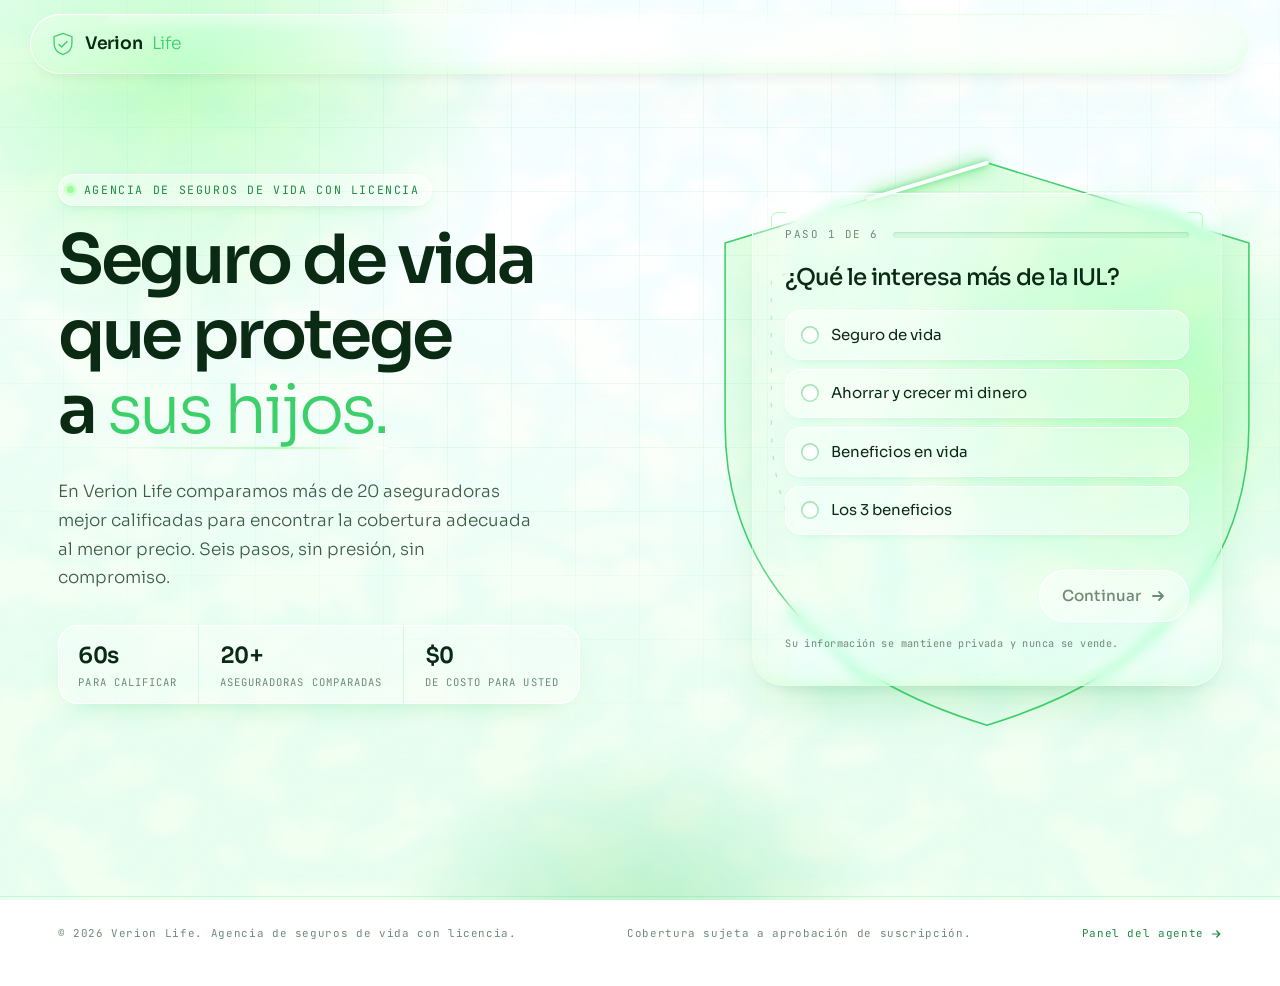
==== index.html @ 8949a495 "Remove Instagram link from the site Drops the hero Instagram chip (markup, styles, click handler), t" ====
<!doctype html>
<html lang="es" class="no-js">
<head>
<meta charset="utf-8">
<meta name="viewport" content="width=device-width, initial-scale=1, viewport-fit=cover">
<title>Verion Life | Seguro de Vida</title>
<meta name="description" content="Proteja el legado de su familia. Responda unas preguntas rápidas para obtener una cotización de seguro de vida gratuita y sin compromiso de una agencia con licencia.">
<script>document.documentElement.className="js"+(/Chrome\//.test(navigator.userAgent)?" refract":"")</script>
<link rel="preconnect" href="https://fonts.googleapis.com">
<link rel="preconnect" href="https://fonts.gstatic.com" crossorigin>
<link rel="preload" as="style" href="https://fonts.googleapis.com/css2?family=Sora:wght@300;400;500;600&family=JetBrains+Mono:wght@400;500&display=swap" onload="this.onload=null;this.rel='stylesheet'">
<noscript><link rel="stylesheet" href="https://fonts.googleapis.com/css2?family=Sora:wght@300;400;500;600&family=JetBrains+Mono:wght@400;500&display=swap"></noscript>
<link rel="stylesheet" href="styles.css">
</head>
<body>
<div class="bg" aria-hidden="true">
  <svg class="defs" width="0" height="0">
    <defs>
      <!-- liquid refraction for glass panels (Chromium); other browsers get frosted blur -->
      <filter id="liquid" x="-5%" y="-5%" width="110%" height="110%" color-interpolation-filters="sRGB">
        <feTurbulence type="fractalNoise" baseFrequency="0.008 0.011" numOctaves="2" seed="7" result="n"/>
        <feGaussianBlur in="n" stdDeviation="3" result="nb"/>
        <feDisplacementMap in="SourceGraphic" in2="nb" scale="30" xChannelSelector="R" yChannelSelector="G"/>
      </filter>
    </defs>
  </svg>
  <div class="aurora a"></div><div class="aurora b"></div><div class="aurora c"></div>
  <div class="caustics"></div>
  <div class="grid"></div>
</div>
<div class="wrap">
<header class="site-header">
  <div class="container lg">
    <a class="brand" href="index.html"><svg viewBox="0 0 32 32" fill="none" aria-hidden="true"><path d="M16 3 5 7v8c0 7 4.7 12 11 14 6.3-2 11-7 11-14V7L16 3Z" stroke="currentColor" stroke-width="1.6"/><path d="M11 16.5l3.3 3.2L21 13" stroke="currentColor" stroke-width="1.8" stroke-linecap="round" stroke-linejoin="round"/></svg>Verion <span>Life</span></a>
  </div>
</header>

<!-- ============ 1. HERO + QUALIFYING FORM ============ -->
<section class="hero">
  <div class="container hero-grid">
    <div>
      <p class="eyebrow fade" style="animation-delay:.1s">Agencia de seguros de vida con licencia</p>
      <h1>
        <span class="sr">Seguro de vida que protege a su familia.</span>
        <span class="line" aria-hidden="true"><span>Seguro de vida</span></span>
        <span class="line" aria-hidden="true"><span>que protege</span></span>
        <span class="line" aria-hidden="true"><span>a <em class="rot"><span class="rot-w is-on">su familia.</span><span class="rot-w">sus hijos.</span><span class="rot-w">su hogar.</span><span class="rot-w">su futuro.</span><span class="rot-w">su legado.</span></em></span></span>
      </h1>
      <p class="lede fade" style="animation-delay:.5s">En Verion Life comparamos más de 20 aseguradoras mejor calificadas para encontrar la cobertura adecuada al menor precio. Seis pasos, sin presión, sin compromiso.</p>
      <div class="trust fade" style="animation-delay:.7s">
        <div><b>60s</b> para calificar</div>
        <div><b>20+</b> aseguradoras comparadas</div>
        <div><b>$0</b> de costo para usted</div>
      </div>
    </div>

    <div class="hero-side">
    <!-- brand shield: draws itself around the form, then a light runs its edge -->
    <svg class="shield" viewBox="20 10 360 385" aria-hidden="true">
      <defs>
        <linearGradient id="shFill" x1="0" y1="0" x2="0" y2="1"><stop offset="0" stop-color="#98ff98" stop-opacity=".28"/><stop offset="1" stop-color="#98ff98" stop-opacity="0"/></linearGradient>
      </defs>
      <path class="sh-fill" d="M200 20 30 72v118c0 100 70 165 170 195 100-30 170-95 170-195V72L200 20Z" fill="url(#shFill)"/>
      <path class="sh-inner" pathLength="1" d="M200 52 60 95v95c0 84 58 138 140 164 82-26 140-80 140-164V95L200 52Z"/>
      <path class="sh-line" pathLength="1" d="M200 20 30 72v118c0 100 70 165 170 195 100-30 170-95 170-195V72L200 20Z"/>
      <path class="sh-glint" pathLength="1" d="M200 20 30 72v118c0 100 70 165 170 195 100-30 170-95 170-195V72L200 20Z"/>
    </svg>
    <form class="card lg" id="quote" novalidate>
      <input type="text" name="company" tabindex="-1" autocomplete="off" aria-hidden="true" class="hp">
      <div class="progress"><span id="count">Paso 1 de 6</span><div class="bar"><i id="bar"></i></div></div>

      <div class="steps">
        <!-- 1 -->
        <fieldset class="step active" data-step="1">
          <h2>¿Qué le interesa más de la IUL?</h2>
          <div class="opts stagger">
            <label class="opt"><input type="radio" name="interest" value="life-insurance"><span class="dot"></span>Seguro de vida</label>
            <label class="opt"><input type="radio" name="interest" value="grow-savings"><span class="dot"></span>Ahorrar y crecer mi dinero</label>
            <label class="opt"><input type="radio" name="interest" value="living-benefits"><span class="dot"></span>Beneficios en vida</label>
            <label class="opt"><input type="radio" name="interest" value="all-3"><span class="dot"></span>Los 3 beneficios</label>
          </div>
        </fieldset>

        <!-- 2 -->
        <fieldset class="step" data-step="2">
          <h2>¿Cuál es su rango de edad?</h2>
          <div class="opts two stagger">
            <label class="opt"><input type="radio" name="age" value="18-34"><span class="dot"></span>18 – 34</label>
            <label class="opt"><input type="radio" name="age" value="35-49"><span class="dot"></span>35 – 49</label>
            <label class="opt"><input type="radio" name="age" value="50-64"><span class="dot"></span>50 – 64</label>
            <label class="opt"><input type="radio" name="age" value="65+"><span class="dot"></span>65 +</label>
          </div>
        </fieldset>

        <!-- 3 -->
        <fieldset class="step" data-step="3">
          <h2>¿Cuánto le gustaría ahorrar al mes?</h2>
          <div class="opts two stagger">
            <label class="opt"><input type="radio" name="savings" value="100-200"><span class="dot"></span>$100 – $200</label>
            <label class="opt"><input type="radio" name="savings" value="200-300"><span class="dot"></span>$200 – $300</label>
            <label class="opt"><input type="radio" name="savings" value="300-400"><span class="dot"></span>$300 – $400</label>
            <label class="opt"><input type="radio" name="savings" value="500+"><span class="dot"></span>$500 +</label>
          </div>
        </fieldset>

        <!-- 4: 1–10 importance meter (Continue unlocks once they move it) -->
        <fieldset class="step rate" data-step="4" data-noauto>
          <h2>¿Qué tan importante es para usted comenzar a construir un futuro financiero más seguro?</h2>
          <div class="meter" id="meter">
            <div class="meter-read" aria-hidden="true"><output class="meter-n" id="prioN">5</output><span class="meter-w" id="prioW">Deslice para elegir</span></div>
            <input type="range" id="priority" name="priority" min="1" max="10" step="1" value="5" aria-label="Importancia, del 1 al 10" aria-valuetext="5 de 10">
            <div class="meter-ticks" aria-hidden="true"><i></i><i></i><i></i><i></i><i></i><i></i><i></i><i></i><i></i><i></i></div>
            <div class="meter-ends" aria-hidden="true"><span>1 · Poco</span><span>10 · Muy importante</span></div>
          </div>
        </fieldset>

        <!-- 5: live call scheduler (built + ticked every second by main.js) -->
        <fieldset class="step when" data-step="5" data-noauto>
          <legend class="sr">Elija un día y una hora para su llamada</legend>
          <div class="when-head">
            <h2>¿Cuándo le llamamos?</h2>
            <span class="now" title="Hora actual"><i></i><b id="nowClock">--:--:--</b></span>
          </div>
          <div class="days" id="days" role="radiogroup" aria-label="Día"><span class="pill" aria-hidden="true"></span></div>
          <div class="times" id="times" role="radiogroup" aria-label="Hora"></div>
          <div class="eta" id="eta">
            <span class="eta-k" id="etaK">Elija una hora</span>
            <span class="roll" id="roll" aria-hidden="true"></span>
            <span class="eta-when" id="etaWhen"></span>
          </div>
        </fieldset>

        <!-- 6 -->
        <fieldset class="step" data-step="6">
          <h2>¿A dónde le enviamos su cotización?</h2>
          <div class="opts stagger">
            <div class="field"><label for="name">Nombre completo</label><input id="name" name="name" autocomplete="name" placeholder="Jane Smith" required></div>
            <div class="field"><label for="phone">Teléfono</label><input id="phone" name="phone" type="tel" autocomplete="tel" placeholder="(555) 123-4567" required></div>
            <div class="field"><label for="email">Correo electrónico</label><input id="email" name="email" type="email" autocomplete="email" placeholder="jane@email.com" required></div>
          </div>
        </fieldset>

        <!-- done -->
        <div class="step done" data-step="7">
          <svg class="check" viewBox="0 0 72 72"><circle cx="36" cy="36" r="34"/><path d="M23 37l9 9 17-19"/></svg>
          <h2>¡Todo listo!</h2>
          <p>Revisaremos sus respuestas y nos comunicaremos con usted dentro de un día hábil con sus mejores opciones.</p>
          <button type="button" class="btn" id="bookBtn" hidden style="margin-top:1.2rem">Elija una hora para su llamada
            <svg width="16" height="16" viewBox="0 0 16 16" fill="none"><rect x="2" y="3" width="12" height="11" rx="2" stroke="currentColor" stroke-width="1.6"/><path d="M2 6.5h12M5.5 1.5v3M10.5 1.5v3" stroke="currentColor" stroke-width="1.6" stroke-linecap="round"/></svg></button>
        </div>
      </div>

      <div class="nav" id="nav">
        <button type="button" class="back" id="back" hidden>← Atrás</button>
        <button type="submit" class="btn" id="next" disabled>
          <span id="nextLabel">Continuar</span>
          <svg width="16" height="16" viewBox="0 0 16 16" fill="none"><path d="M3 8h10M9 4l4 4-4 4" stroke="currentColor" stroke-width="1.8" stroke-linecap="round" stroke-linejoin="round"/></svg>
        </button>
      </div>
      <p class="fine" id="fine" role="status">Su información se mantiene privada y nunca se vende.</p>
    </form>
    </div>
  </div>
</section>

<footer class="site-footer">
  <div class="container">
    <span>© 2026 Verion Life. Agencia de seguros de vida con licencia.</span>
    <span>Cobertura sujeta a aprobación de suscripción.</span>
    <a class="agent-link" href="crm.html">Panel del agente <svg width="12" height="12" viewBox="0 0 16 16" fill="none" aria-hidden="true"><path d="M3 8h10M9 4l4 4-4 4" stroke="currentColor" stroke-width="1.6" stroke-linecap="round" stroke-linejoin="round"/></svg></a>
  </div>
</footer>
</div>
<script src="config.js" defer></script>
<script src="main.js" defer></script>
</body>
</html>
---- styles.css ----
/* =====================================================================
   Verion Life — Liquid Glass
   Clear, refractive glass over moving water-light. Futuristic, calm, precise.
   Palette: bright white / mint (#98FF98) / deep forest ink.
   ===================================================================== */
:root{
  --hh:88px;
  --ink:#0a2a14;
  --ink-2:#3d5c46;
  --ink-3:#6f8a76;
  --cyan:#98ff98;
  --cyan-2:#b8ffb8;
  --aqua:#d6ffd6;
  --deep:#3ccf6a;
  --deeper:#1e8a42;
  --white:#ffffff;
  --bg-0:#ffffff;
  --bg-1:#f0fff0;
  /* glass */
  --glass:rgba(255,255,255,.26);
  --glass-strong:rgba(255,255,255,.5);
  --rim:rgba(255,255,255,.85);
  --glass-shadow:0 30px 60px -28px rgba(60,207,106,.45),0 8px 18px -10px rgba(10,42,20,.12);
  --f:"Sora",system-ui,sans-serif;
  --mono:"JetBrains Mono",ui-monospace,monospace;
  --ease:cubic-bezier(.16,1,.3,1);
  --spring:cubic-bezier(.34,1.3,.64,1);
}
*{box-sizing:border-box;margin:0;padding:0}
html{-webkit-text-size-adjust:100%}
body{font-family:var(--f);font-size:16px;line-height:1.6;color:var(--ink);background:var(--bg-0);overflow-x:hidden;-webkit-font-smoothing:antialiased}
::selection{background:var(--aqua);color:var(--ink)}
input{caret-color:var(--deeper)}
:focus-visible{outline:2px solid var(--deeper);outline-offset:3px}
img{display:block;max-width:100%}
a{color:inherit}

/* =====================================================================
   Liquid glass material
   - translucent body + saturation
   - refraction (Chromium: SVG displacement; elsewhere frosted blur)
   - bright rim light that fades around the edge (gradient border)
   - inner highlight on top, soft cyan bounce light below
   ===================================================================== */
.lg{position:relative;isolation:isolate;
  background:linear-gradient(160deg,rgba(255,255,255,.42) 0%,rgba(255,255,255,.16) 45%,rgba(230,255,230,.24) 100%);
  -webkit-backdrop-filter:blur(16px) saturate(185%) brightness(1.04);backdrop-filter:blur(16px) saturate(185%) brightness(1.04);
  box-shadow:inset 0 1px 1px rgba(255,255,255,.95),inset 0 -10px 24px -12px rgba(152,255,152,.35),inset 0 0 0 1px rgba(255,255,255,.25),var(--glass-shadow)}
@media (hover:hover) and (min-width:861px){.refract .card.lg{-webkit-backdrop-filter:url(#liquid) blur(6px) saturate(190%) brightness(1.05);backdrop-filter:url(#liquid) blur(6px) saturate(190%) brightness(1.05)}}
/* rim light */
.lg::before{content:"";position:absolute;inset:0;border-radius:inherit;padding:1.2px;pointer-events:none;z-index:2;
  background:linear-gradient(135deg,rgba(255,255,255,.98) 0%,rgba(255,255,255,.2) 30%,rgba(255,255,255,0) 50%,rgba(205,255,205,.55) 78%,rgba(255,255,255,.9) 100%);
  -webkit-mask:linear-gradient(#000 0 0) content-box,linear-gradient(#000 0 0);-webkit-mask-composite:xor;mask-composite:exclude}
/* specular streak */
.lg::after{content:"";position:absolute;left:6%;right:42%;top:0;height:42%;border-radius:inherit;pointer-events:none;z-index:1;
  background:linear-gradient(180deg,rgba(255,255,255,.55),rgba(255,255,255,0));opacity:.55;
  -webkit-mask:radial-gradient(120% 100% at 30% 0%,#000 30%,transparent 70%);mask:radial-gradient(120% 100% at 30% 0%,#000 30%,transparent 70%)}
.lg > *{position:relative;z-index:3}

/* ---------- Background: water light, tech grid ---------- */
.bg{position:fixed;inset:0;z-index:0;overflow:hidden;pointer-events:none;background:radial-gradient(140% 90% at 80% 0%,#ffffff 0%,var(--bg-0) 40%,var(--bg-1) 100%)}
.bg .defs{position:absolute}
.aurora{position:absolute;border-radius:50%;will-change:transform}
.aurora.a{width:52vmax;height:40vmax;left:-12vmax;top:-14vmax;background:radial-gradient(closest-side,rgba(152,255,152,.55),transparent);animation:drift-a 24s ease-in-out infinite alternate}
.aurora.b{width:46vmax;height:36vmax;right:-14vmax;top:18vh;background:radial-gradient(closest-side,rgba(175,255,175,.5),transparent);animation:drift-b 30s ease-in-out infinite alternate}
.aurora.c{width:40vmax;height:30vmax;left:30vw;bottom:-18vmax;background:radial-gradient(closest-side,rgba(60,207,106,.32),transparent);animation:drift-c 34s ease-in-out infinite alternate}
@keyframes drift-a{to{transform:translate(10vmax,8vmax) scale(1.1)}}
@keyframes drift-b{to{transform:translate(-12vmax,-6vmax) scale(1.12)}}
@keyframes drift-c{to{transform:translate(-14vmax,-8vmax) scale(.92)}}
.caustics{position:absolute;inset:-10%;width:120%;height:120%;opacity:.07;background:url(assets/caustics.webp) 0 0/512px 512px repeat;will-change:transform;animation:caustic 40s ease-in-out infinite alternate}
@keyframes caustic{to{transform:translate(-4%,3%) scale(1.06)}}
.grid{position:absolute;inset:0;
  background-image:linear-gradient(rgba(60,207,106,.09) 1px,transparent 1px),linear-gradient(90deg,rgba(60,207,106,.09) 1px,transparent 1px);
  background-size:64px 64px;background-position:-1px -1px;
  -webkit-mask:radial-gradient(90% 70% at 50% 30%,#000 25%,transparent 80%);mask:radial-gradient(90% 70% at 50% 30%,#000 25%,transparent 80%)}

/* ---------- Layout ---------- */
.wrap{position:relative;z-index:1;overflow-x:clip}
.container{width:100%;max-width:1280px;margin:0 auto;padding:0 clamp(16px,4.5vw,64px)}

/* ---------- Header: floating glass capsule ---------- */
.site-header{position:sticky;top:14px;z-index:50;padding:0 clamp(10px,2vw,24px)}
.site-header .container{display:flex;justify-content:space-between;align-items:center;gap:1rem;height:60px;max-width:1220px;padding:0 8px 0 20px;border-radius:999px}
.brand{display:flex;align-items:center;gap:.55rem;text-decoration:none;font-weight:600;font-size:1.08rem;letter-spacing:-.01em;white-space:nowrap}
.brand span{font-weight:300;color:var(--deep)}
.brand svg{width:26px;height:26px;flex:none;color:var(--deep)}

/* ---------- HUD label ---------- */
.eyebrow{display:inline-flex;align-items:center;gap:.6rem;font-family:var(--mono);font-size:.72rem;letter-spacing:.14em;text-transform:uppercase;color:var(--deeper);margin-bottom:1.3rem;
  padding:.4rem .8rem .4rem .6rem;border-radius:999px;background:rgba(255,255,255,.45);box-shadow:inset 0 0 0 1px rgba(255,255,255,.9),0 4px 14px -6px rgba(60,207,106,.35)}
.eyebrow::before{content:"";width:7px;height:7px;border-radius:50%;background:var(--cyan);box-shadow:0 0 0 3px rgba(152,255,152,.25),0 0 10px var(--cyan-2);animation:pulse 2.4s ease-in-out infinite}
@keyframes pulse{50%{opacity:.35}}

/* ---------- Hero ---------- */
.hero{position:relative;min-height:calc(100vh - var(--hh));min-height:calc(100dvh - var(--hh));display:flex;align-items:center;padding:clamp(16px,3vh,32px) 0 clamp(56px,9vh,90px)}
.hero-grid{display:grid;grid-template-columns:1.08fr .92fr;gap:clamp(28px,5vw,80px);align-items:center;width:100%}
h1{font-weight:600;font-size:clamp(2.5rem,5.3vw,4.9rem);line-height:1.02;letter-spacing:-.045em}
h1 .line{display:block;overflow:hidden;padding-bottom:.08em}
h1 .line > span{display:inline-block;transform:translateY(105%);opacity:0;animation:rise .7s var(--ease) forwards}
h1 .line:nth-child(2) > span{animation-delay:.1s}
h1 .line:nth-child(3) > span{animation-delay:.2s}
@keyframes rise{to{transform:none;opacity:1}}
h1 em{font-style:normal;font-weight:300;color:var(--deep);position:relative}
/* a thin light trace runs under the payoff words */
h1 em::after{content:"";position:absolute;left:0;right:0;bottom:.02em;height:2px;border-radius:2px;
  background:linear-gradient(90deg,transparent,var(--cyan-2) 30%,#fff 50%,var(--cyan-2) 70%,transparent);background-size:200% 100%;
  transform:scaleX(0);transform-origin:left;animation:trace .9s .6s var(--ease) forwards}
@keyframes trace{to{transform:scaleX(1)}}
@keyframes sweep{from{background-position:100% 0}to{background-position:-100% 0}}
.lede{margin-top:1.4rem;max-width:30rem;font-size:1.06rem;font-weight:300;line-height:1.7;color:var(--ink-2)}
.trust{display:flex;margin-top:2rem;width:max-content;max-width:100%;border-radius:20px;overflow:hidden;background:rgba(255,255,255,.35);box-shadow:inset 0 0 0 1px rgba(255,255,255,.9),0 10px 30px -16px rgba(60,207,106,.45)}
.trust div{display:flex;flex-direction:column;padding:.8rem 1.3rem;font-family:var(--mono);font-size:.66rem;letter-spacing:.1em;text-transform:uppercase;color:var(--ink-3)}
.trust div + div{border-left:1px solid rgba(60,207,106,.15)}
.trust b{order:-1;font-family:var(--f);font-weight:600;font-size:1.4rem;letter-spacing:-.02em;text-transform:none;color:var(--ink);font-variant-numeric:tabular-nums}
.fade{opacity:0;animation:fadeIn .55s var(--ease) forwards}
@keyframes fadeIn{from{opacity:0;transform:translateY(10px)}to{opacity:1;transform:none}}

/* ---------- Form: the main glass panel ---------- */
.card{border-radius:32px;padding:clamp(24px,2.6vw,34px);max-width:470px;width:100%;justify-self:end;
  opacity:0;transform:translateY(16px) scale(.98);animation:panel .6s .1s var(--ease) forwards}
@keyframes panel{to{opacity:1;transform:none}}
/* HUD corner ticks */
.card .progress::before,.card .progress::after{content:"";position:absolute;width:14px;height:14px;border:1.5px solid var(--cyan);opacity:.7}
.card .progress::before{left:-14px;top:-14px;border-right:0;border-bottom:0;border-top-left-radius:6px}
.card .progress::after{right:-14px;top:-14px;border-left:0;border-bottom:0;border-top-right-radius:6px}
.progress{position:relative;display:flex;align-items:center;gap:.9rem;margin-bottom:1.3rem;font-family:var(--mono);font-size:.68rem;letter-spacing:.14em;text-transform:uppercase;color:var(--ink-3)}
.progress span{white-space:nowrap;font-variant-numeric:tabular-nums}
.bar{flex:1;height:6px;border-radius:999px;background:rgba(60,207,106,.12);box-shadow:inset 0 1px 2px rgba(10,42,20,.12);overflow:hidden}
.bar i{position:relative;display:block;height:100%;width:0;border-radius:inherit;background:linear-gradient(90deg,var(--deep),var(--cyan-2));box-shadow:0 0 12px rgba(152,255,152,.9);transition:width .7s var(--ease);overflow:hidden}
.bar i::after{content:"";position:absolute;inset:0;background:linear-gradient(90deg,transparent,rgba(255,255,255,.9),transparent);transform:translateX(-100%);animation:shine 2.2s ease-in-out infinite}
@keyframes shine{to{transform:translateX(100%)}}
.steps{position:relative;height:290px}
fieldset{border:0;min-width:0}
.step{position:absolute;inset:0;display:flex;flex-direction:column;opacity:0;pointer-events:none;transform:translateX(28px);transition:opacity .45s var(--ease),transform .6s var(--ease)}
.step.active{opacity:1;transform:none;pointer-events:auto}
.step.past{transform:translateX(-28px)}
.step h2{font-weight:500;font-size:clamp(1.3rem,1.8vw,1.55rem);line-height:1.22;letter-spacing:-.03em;margin-bottom:1.1rem}
.opts{display:grid;gap:.55rem}
.opts.two{grid-template-columns:1fr 1fr}
/* ---------- 1–10 importance meter ---------- */
.meter{--p:44.44%;--heat:.44;margin-top:auto;margin-bottom:.4rem;padding:1rem 1.1rem .9rem;border-radius:20px;background:rgba(255,255,255,.5);box-shadow:inset 0 0 0 1px rgba(255,255,255,.95),0 8px 22px -14px rgba(60,207,106,.45)}
.meter-read{display:flex;align-items:baseline;gap:.7rem;margin-bottom:.6rem}
.meter-n{font-weight:600;font-size:2.6rem;line-height:1;letter-spacing:-.04em;font-variant-numeric:tabular-nums;min-width:1.4em;color:var(--ink-3);transition:color .3s}
.meter.touched .meter-n{color:color-mix(in srgb,var(--deeper) calc(var(--heat)*100%),var(--deep))}
.meter-n.pop{animation:mpop .38s var(--spring)}
@keyframes mpop{0%{transform:translateY(6px) scale(.86);opacity:.4}100%{transform:none;opacity:1}}
.meter-w{font-family:var(--mono);font-size:.68rem;letter-spacing:.1em;text-transform:uppercase;color:var(--ink-3)}
.meter:not(.touched) .meter-w{animation:hint 1.8s ease-in-out infinite}
@keyframes hint{50%{opacity:.4}}
.meter input[type=range]{-webkit-appearance:none;appearance:none;width:100%;height:30px;background:none;cursor:pointer;margin:0;touch-action:pan-y}
.meter input[type=range]::-webkit-slider-runnable-track{height:10px;border-radius:999px;background:linear-gradient(90deg,var(--cyan),var(--deep) var(--p),rgba(10,42,20,.08) var(--p))}
.meter input[type=range]::-moz-range-track{height:10px;border-radius:999px;background:linear-gradient(90deg,var(--cyan),var(--deep) var(--p),rgba(10,42,20,.08) var(--p))}
.meter input[type=range]::-webkit-slider-thumb{-webkit-appearance:none;width:28px;height:28px;margin-top:-9px;border-radius:50%;background:#fff;
  box-shadow:0 0 0 2px var(--deep),0 6px 14px -4px rgba(10,42,20,.35),inset 0 -3px 6px rgba(152,255,152,.5);transition:transform .35s var(--spring),box-shadow .3s}
.meter input[type=range]::-moz-range-thumb{width:28px;height:28px;border:0;border-radius:50%;background:#fff;box-shadow:0 0 0 2px var(--deep),0 6px 14px -4px rgba(10,42,20,.35)}
.meter:not(.touched) input[type=range]::-webkit-slider-thumb{animation:nudgeThumb 2.2s var(--ease) infinite}
@keyframes nudgeThumb{0%,60%,100%{transform:none}30%{transform:translateX(10px)}}
.meter input[type=range]:active::-webkit-slider-thumb{transform:scale(1.18);box-shadow:0 0 0 2px var(--deep),0 0 0 9px rgba(152,255,152,.35),0 8px 18px -4px rgba(10,42,20,.35)}
.meter input[type=range]:focus-visible{outline:none}
.meter input[type=range]:focus-visible::-webkit-slider-thumb{box-shadow:0 0 0 2px var(--deeper),0 0 0 6px rgba(30,138,66,.35)}
.meter-ticks{display:flex;justify-content:space-between;padding:0 13px;margin-top:2px}
.meter-ticks i{width:2px;height:6px;border-radius:2px;background:rgba(10,42,20,.14);transition:background-color .25s,transform .35s var(--spring)}
.meter-ticks i.on{background:var(--deep)}
.meter.touched .meter-ticks i.on{transform:scaleY(1.35)}
.meter-ends{display:flex;justify-content:space-between;margin-top:.35rem;font-family:var(--mono);font-size:.6rem;letter-spacing:.06em;text-transform:uppercase;color:var(--ink-3)}
/* answers are glass droplets */
.opt{position:relative;display:flex;align-items:center;gap:.75rem;padding:.8rem 1rem;border-radius:16px;cursor:pointer;font-size:.94rem;font-weight:400;
  background:rgba(255,255,255,.42);box-shadow:inset 0 1px 0 rgba(255,255,255,.95),inset 0 0 0 1px rgba(255,255,255,.7),0 4px 12px -8px rgba(60,207,106,.4);
  transition:background .25s,box-shadow .25s,transform .35s var(--spring)}
.opt:hover{background:rgba(255,255,255,.7);transform:translateY(-1px);box-shadow:inset 0 1px 0 #fff,inset 0 0 0 1px rgba(152,255,152,.55),0 10px 22px -12px rgba(60,207,106,.6)}
.opt:active{transform:scale(.985)}
.opt input{position:absolute;opacity:0}
.opt .dot{width:18px;height:18px;border-radius:50%;flex:none;position:relative;background:rgba(255,255,255,.7);box-shadow:inset 0 0 0 1.5px rgba(60,207,106,.45),inset 0 2px 3px rgba(10,42,20,.08)}
.opt .dot::after{content:"";position:absolute;inset:4px;border-radius:50%;background:radial-gradient(circle at 35% 30%,#fff,var(--cyan-2) 45%,var(--deep));box-shadow:0 0 8px var(--cyan-2);transform:scale(0);transition:transform .35s var(--spring)}
.opt:has(input:checked){background:linear-gradient(180deg,rgba(230,255,230,.9),rgba(205,255,205,.6));box-shadow:inset 0 1px 0 #fff,inset 0 0 0 1.5px var(--cyan),0 10px 24px -10px rgba(110,235,125,.7)}
.opt:has(input:checked) .dot::after{transform:scale(1)}
.opt:has(input:focus-visible){outline:2px solid var(--deeper);outline-offset:2px}
.stagger > *{opacity:0}
.step.active .stagger > *{animation:fadeIn .45s var(--ease) forwards}
.step.active .stagger > *:nth-child(2){animation-delay:.05s}
.step.active .stagger > *:nth-child(3){animation-delay:.1s}
.step.active .stagger > *:nth-child(4){animation-delay:.15s}
.field{display:flex;flex-direction:column;gap:.35rem}
.field label{font-family:var(--mono);font-size:.64rem;letter-spacing:.14em;text-transform:uppercase;color:var(--ink-3)}
.field input{width:100%;min-width:0;font:inherit;font-size:.95rem;color:var(--ink);border:0;border-radius:14px;padding:.75rem .95rem;outline:none;
  background:rgba(255,255,255,.55);box-shadow:inset 0 1px 2px rgba(10,42,20,.08),inset 0 0 0 1px rgba(255,255,255,.9);transition:box-shadow .25s,background .25s}
.field input::placeholder{color:#93b39b}
.field input:focus{background:rgba(255,255,255,.85);box-shadow:inset 0 1px 2px rgba(10,42,20,.06),inset 0 0 0 1.5px var(--cyan),0 0 0 4px rgba(152,255,152,.18)}
.field input.bad{box-shadow:inset 0 0 0 1.5px #d9534f,0 0 0 4px rgba(217,83,79,.15);animation:shake .4s}
@keyframes shake{25%{transform:translateX(-5px)}50%{transform:translateX(5px)}75%{transform:translateX(-3px)}}
.nav{display:flex;justify-content:space-between;align-items:center;margin-top:auto;padding-top:1rem}
.back{background:none;border:0;font:inherit;font-size:.85rem;color:var(--ink-3);cursor:pointer;padding:.4rem 0;white-space:nowrap;transition:color .2s}
.back:hover{color:var(--ink)}
.back[hidden]{display:inline-block;visibility:hidden}
/* primary: a liquid mint capsule */
.btn{position:relative;overflow:hidden;display:inline-flex;align-items:center;gap:.55rem;font:inherit;font-weight:500;font-size:.95rem;white-space:nowrap;text-decoration:none;cursor:pointer;
  color:var(--ink);border:0;border-radius:999px;padding:.85rem 1.45rem;
  background:linear-gradient(180deg,#c8ffc8 0%,var(--cyan) 50%,var(--deep) 100%);
  box-shadow:inset 0 1px 0 rgba(255,255,255,.75),inset 0 -2px 6px rgba(10,42,20,.2),0 10px 24px -10px rgba(110,235,125,.9),0 0 0 1px rgba(60,207,106,.35);
  text-shadow:0 1px 0 rgba(255,255,255,.5);transition:transform .35s var(--spring),box-shadow .3s,filter .2s}
.btn::after{content:"";position:absolute;left:12%;right:12%;top:2px;height:45%;border-radius:999px;background:linear-gradient(180deg,rgba(255,255,255,.65),rgba(255,255,255,0));pointer-events:none}
.btn:hover:not(:disabled){transform:translateY(-2px);filter:brightness(1.06);box-shadow:inset 0 1px 0 rgba(255,255,255,.8),inset 0 -2px 6px rgba(10,42,20,.2),0 16px 32px -12px rgba(110,235,125,1),0 0 0 1px rgba(60,207,106,.35)}
.btn:active:not(:disabled){transform:scale(.97)}
.btn:disabled{cursor:not-allowed;color:var(--ink-3);text-shadow:none;background:rgba(255,255,255,.45);box-shadow:inset 0 0 0 1px rgba(255,255,255,.9),inset 0 1px 0 #fff}
.btn:disabled::after{display:none}
.btn svg{transition:transform .35s var(--spring)}
.btn:hover:not(:disabled) svg{transform:translateX(3px)}
.btn.loading{pointer-events:none}
.btn.loading svg{animation:nudge .8s ease-in-out infinite}
@keyframes nudge{50%{transform:translateX(4px)}}
.btn.light{color:var(--deeper);text-shadow:none;background:linear-gradient(180deg,#fff,#f0fff0);box-shadow:inset 0 1px 0 #fff,0 12px 28px -12px rgba(10,42,20,.45)}
.fine{margin-top:.9rem;font-family:var(--mono);font-size:.64rem;letter-spacing:.04em;color:var(--ink-3)}
.fine.err{color:#c2412d}
/* ---------- Hero side column ---------- */
.hero-side{display:flex;flex-direction:column;align-items:flex-end;gap:14px;justify-self:end;width:100%;max-width:470px}
.hero-side .card{justify-self:auto}
.hero-side{position:relative}
.hero-side > *:not(.shield){position:relative;z-index:1}
.hero-side .card.lg{position:relative}

/* ---------- Rotating headline word ---------- */
.rot{display:inline-block;position:relative;vertical-align:top;height:1.1em;overflow:hidden;white-space:nowrap;transition:width .65s var(--ease)}
.rot-w{position:absolute;left:0;top:0;line-height:1.02;transform:translateY(105%);opacity:0;filter:blur(6px);transition:transform .7s var(--ease),opacity .45s var(--ease),filter .55s var(--ease)}
.rot-w.is-on{transform:none;opacity:1;filter:none}
.rot-w.is-off{transform:translateY(-105%);opacity:0;filter:blur(6px)}

/* ---------- Brand shield: draws on, then a light travels the rim ---------- */
.shield{position:absolute;z-index:0;left:50%;top:51%;width:118%;aspect-ratio:360/385;translate:-50% -50%;overflow:visible;pointer-events:none}
.shield path{fill:none;stroke-linejoin:round}
.shield .sh-fill{fill:url(#shFill);opacity:0;animation:shFade 1.4s 1.5s var(--ease) forwards}
.shield .sh-line{stroke:var(--deep);stroke-width:1;stroke-dasharray:1;stroke-dashoffset:1;animation:shDraw 1.8s .35s cubic-bezier(.65,0,.35,1) forwards}
.shield .sh-inner{stroke:var(--deep);stroke-width:.8;stroke-opacity:.45;stroke-dasharray:.003 .009;opacity:0;animation:shFade 1.2s 1.6s var(--ease) forwards}
.shield .sh-glint{stroke:#fff;stroke-width:2.4;stroke-linecap:round;stroke-dasharray:.07 .93;stroke-dashoffset:1;opacity:0;
  filter:drop-shadow(0 0 6px var(--cyan)) drop-shadow(0 0 2px var(--deep));
  animation:shFade .6s 2.1s forwards,shRun 7s 2.1s linear infinite}
@keyframes shDraw{to{stroke-dashoffset:0}}
@keyframes shFade{to{opacity:1}}
@keyframes shRun{to{stroke-dashoffset:0}}
.hp{position:absolute!important;left:-9999px;width:1px;height:1px;opacity:0}
.done{align-items:center;justify-content:center;text-align:center}
.done .btn{align-self:center}
.check{width:80px;height:80px;margin-bottom:1rem;overflow:visible;filter:drop-shadow(0 0 12px rgba(152,255,152,.6))}
.check circle{fill:rgba(255,255,255,.5);stroke:var(--cyan);stroke-width:2;stroke-dasharray:220;stroke-dashoffset:220}
.check path{fill:none;stroke:var(--deep);stroke-width:3.5;stroke-linecap:round;stroke-linejoin:round;stroke-dasharray:50;stroke-dashoffset:50}
.done.active .check circle{animation:dash .8s var(--ease) forwards}
.done.active .check path{animation:dash .5s .5s var(--ease) forwards}
@keyframes dash{to{stroke-dashoffset:0}}
.done p{color:var(--ink-2);max-width:22rem;line-height:1.6;font-weight:300}

/* ---------- Footer ---------- */
.site-footer{padding:24px 0 40px}
.site-footer .container{display:flex;justify-content:space-between;align-items:center;gap:1rem;flex-wrap:wrap;padding-top:24px;border-top:1px solid rgba(60,207,106,.18);font-family:var(--mono);font-size:.68rem;letter-spacing:.06em;color:var(--ink-3)}
.site-footer a{color:var(--deeper)}
/* agent link: underline draws in from the left, arrow nudges */
.agent-link{position:relative;display:inline-flex;align-items:center;gap:.4rem;text-decoration:none;padding:4px 0}
.agent-link::after{content:"";position:absolute;left:0;right:18px;bottom:1px;height:1px;background:currentColor;transform:scaleX(0);transform-origin:left;transition:transform .45s var(--ease)}
.agent-link svg{transition:transform .35s var(--spring)}
.agent-link:hover::after,.agent-link:focus-visible::after{transform:scaleX(1)}
.agent-link:hover svg,.agent-link:focus-visible svg{transform:translateX(3px)}

/* ---------- Booking modal ---------- */
.modal{position:fixed;inset:0;z-index:100;display:grid;place-items:center;padding:16px;background:rgba(10,42,20,.3);-webkit-backdrop-filter:blur(8px);backdrop-filter:blur(8px);opacity:0;transition:opacity .3s var(--ease)}
.modal.open{opacity:1}
.modal-box{position:relative;width:min(720px,100%);height:min(760px,92vh);border-radius:30px;overflow:hidden;background:#fff;box-shadow:inset 0 0 0 1px rgba(255,255,255,.9),0 40px 80px -30px rgba(10,42,20,.5);transform:translateY(14px) scale(.98);transition:transform .45s var(--ease)}
.modal.open .modal-box{transform:none}
.modal-box iframe{width:100%;height:100%;border:0}
.modal-x{position:absolute;top:12px;right:12px;width:38px;height:38px;border-radius:50%;border:0;background:rgba(255,255,255,.8);box-shadow:inset 0 0 0 1px rgba(60,207,106,.25),0 4px 12px -6px rgba(10,42,20,.4);font-size:1.4rem;line-height:1;cursor:pointer;color:var(--ink)}

/* ---------- Live call scheduler (step 4) ---------- */
.sr{position:absolute!important;width:1px;height:1px;overflow:hidden;clip:rect(0 0 0 0);white-space:nowrap}
.when-head{display:flex;align-items:baseline;justify-content:space-between;gap:.8rem;margin-bottom:.85rem}
.when-head h2{margin-bottom:0}
.now{display:inline-flex;align-items:center;gap:.45rem;flex:none;font-family:var(--mono);font-size:.66rem;letter-spacing:.08em;color:var(--deeper);font-variant-numeric:tabular-nums}
.now i{width:7px;height:7px;border-radius:50%;background:var(--cyan-2);box-shadow:0 0 0 0 rgba(152,255,152,.6);animation:beat 1s ease-out infinite}
@keyframes beat{0%{box-shadow:0 0 0 0 rgba(152,255,152,.65)}80%,100%{box-shadow:0 0 0 7px rgba(152,255,152,0)}}
.days{position:relative;display:grid;grid-template-columns:repeat(7,1fr);gap:.3rem;padding:.3rem;border-radius:18px;
  background:rgba(255,255,255,.3);box-shadow:inset 0 1px 2px rgba(10,42,20,.08),inset 0 0 0 1px rgba(255,255,255,.7)}
.days .pill{position:absolute;left:0;top:.3rem;bottom:.3rem;width:0;border-radius:13px;opacity:0;pointer-events:none;
  background:linear-gradient(180deg,rgba(230,255,230,.95),rgba(205,255,205,.7));box-shadow:inset 0 1px 0 #fff,inset 0 0 0 1.5px var(--cyan),0 8px 18px -8px rgba(110,235,125,.75);
  transition:transform .55s var(--spring),width .55s var(--spring),opacity .3s}
.day{position:relative;z-index:1;display:flex;flex-direction:column;align-items:center;gap:.1rem;padding:.42rem 0;border-radius:13px;cursor:pointer;
  transition:transform .35s var(--spring),opacity .3s,color .25s}
.step.active .day{animation:fadeIn .45s var(--ease) backwards;animation-delay:calc(var(--i) * 35ms)}
.day input,.slot input{position:absolute;opacity:0;pointer-events:none}
.day .dw{font-family:var(--mono);font-size:.58rem;letter-spacing:.08em;text-transform:uppercase;color:var(--ink-3);transition:color .25s}
.day .dn{font-size:1rem;font-weight:500;font-variant-numeric:tabular-nums;line-height:1.1}
.day:hover{transform:translateY(-1px)}
.day:active{transform:scale(.94)}
.day:has(input:checked) .dw{color:var(--deeper)}
.day:has(input:disabled){opacity:.35;cursor:not-allowed;transform:none}
.day:has(input:focus-visible),.slot:has(input:focus-visible){outline:2px solid var(--deeper);outline-offset:1px}
.times{position:relative;display:grid;grid-template-rows:repeat(2,auto);grid-auto-flow:column;grid-auto-columns:max-content;gap:.4rem;margin:.6rem -2px 0;padding:4px 2px 6px;overflow-x:auto;scroll-snap-type:x proximity;scrollbar-width:none;overscroll-behavior-x:contain;
  -webkit-mask-image:linear-gradient(90deg,transparent,#000 14px,#000 calc(100% - 26px),transparent);mask-image:linear-gradient(90deg,transparent,#000 14px,#000 calc(100% - 26px),transparent)}
.times::-webkit-scrollbar{display:none}
.slot{position:relative;flex:none;scroll-snap-align:start;cursor:pointer;border-radius:12px;padding:.5rem .72rem;font-size:.86rem;font-variant-numeric:tabular-nums;white-space:nowrap;
  background:rgba(255,255,255,.42);box-shadow:inset 0 1px 0 rgba(255,255,255,.95),inset 0 0 0 1px rgba(255,255,255,.7),0 4px 12px -8px rgba(60,207,106,.4);
  transition:background .25s,box-shadow .25s,transform .35s var(--spring),opacity .5s,color .5s}
.slot small{margin-left:.18rem;font-family:var(--mono);font-size:.6rem;color:var(--ink-3)}
.slot:hover{background:rgba(255,255,255,.72);transform:translateY(-1px)}
.slot:active{transform:scale(.95)}
.slot:has(input:checked){background:linear-gradient(180deg,rgba(230,255,230,.95),rgba(205,255,205,.65));box-shadow:inset 0 1px 0 #fff,inset 0 0 0 1.5px var(--cyan),0 8px 18px -8px rgba(110,235,125,.75)}
.slot:has(input:checked) small{color:var(--deeper)}
/* a slot that expires while you watch fades and gets struck through */
.slot span{position:relative}
.slot span::after{content:"";position:absolute;left:-2px;right:-2px;top:52%;height:1.5px;background:currentColor;transform:scaleX(0);transform-origin:left;transition:transform .5s var(--ease)}
.slot:has(input:disabled){opacity:.38;color:var(--ink-3);cursor:not-allowed;transform:none;box-shadow:inset 0 0 0 1px rgba(255,255,255,.55);background:rgba(255,255,255,.18)}
.slot:has(input:disabled) span::after{transform:scaleX(1)}
.eta{display:flex;align-items:center;flex-wrap:wrap;column-gap:.7rem;row-gap:.1rem;margin-top:auto;padding:.6rem .9rem;border-radius:16px;min-height:3.3rem;
  background:rgba(255,255,255,.28);box-shadow:inset 0 0 0 1px rgba(255,255,255,.65);transition:background .4s,box-shadow .4s}
.eta.set{background:linear-gradient(180deg,rgba(255,255,255,.55),rgba(230,255,230,.45));box-shadow:inset 0 1px 0 #fff,inset 0 0 0 1px rgba(152,255,152,.45),0 10px 24px -14px rgba(110,235,125,.8)}
.eta-k{font-family:var(--mono);font-size:.62rem;letter-spacing:.12em;text-transform:uppercase;color:var(--ink-3);transition:color .3s}
.eta.warn .eta-k{color:#c2412d}
.eta.warn{animation:shake .4s}
.roll{display:inline-flex;font-family:var(--mono);font-size:1.25rem;font-weight:500;line-height:1;letter-spacing:-.02em;color:var(--ink)}
.roll .dg{position:relative;display:inline-grid;width:.62em;height:1.1em;overflow:hidden;
  -webkit-mask-image:linear-gradient(transparent,#000 22%,#000 78%,transparent);mask-image:linear-gradient(transparent,#000 22%,#000 78%,transparent)}
.roll .dg > span{grid-area:1/1;display:flex;align-items:center;justify-content:center}
.roll .sep{display:inline-flex;align-items:center;color:var(--ink-3);padding:0 .04em}
.eta-when{flex-basis:100%;font-size:.78rem;color:var(--ink-2)}
@media (max-width:860px){
  .now{font-size:.6rem}
  .day{padding:.34rem 0}.day .dn{font-size:.92rem}
  .eta{padding:.5rem .8rem;min-height:3rem}.roll{font-size:1.1rem}
}
@media (max-height:700px) and (max-width:860px){
  .when-head{margin-bottom:.55rem}
  .times{margin-top:.4rem}.slot{padding:.4rem .6rem}
  .eta{min-height:2.7rem;padding:.4rem .75rem}
}

/* ---------- Responsive ---------- */
@media (max-width:1100px){.shield{display:none}}
@media (max-width:960px){
  .site-footer .container{justify-content:center;text-align:center}
}
@media (max-width:860px){
  :root{--hh:76px}
  .site-header{top:10px}
  .site-header .container{height:54px;padding:0 6px 0 16px}
  .brand{font-size:1rem}
  .hero{padding:26px 0 30px;align-items:flex-start}
  .hero-grid{grid-template-columns:1fr;gap:18px}
  .card{justify-self:stretch;max-width:none;padding:20px 18px 16px;border-radius:26px}
  .hero-side{justify-self:stretch;max-width:none;align-items:center}
  .hero-side .card{align-self:stretch}
  .card,.steps,.step{min-width:0}
  .nav{gap:.8rem}
  .nav .btn{flex:1;justify-content:center;white-space:normal;text-align:center;line-height:1.2;font-size:.88rem;padding:.7rem 1rem}
  .card .progress::before,.card .progress::after{display:none}
  h1{font-size:clamp(2.1rem,10vw,2.8rem)}
  .hero .lede,.hero .trust,.hero .eyebrow{display:none}
  .shield{display:none}
  .steps{height:272px}
  .step h2{font-size:1.2rem;margin-bottom:.85rem}
  .fine{display:none}
}
@media (max-height:700px) and (max-width:860px){
  .hero h1{font-size:1.8rem}
  .steps{height:246px}
  .opt{padding:.58rem .85rem;font-size:.9rem}
  .opts{gap:.42rem}
  .field{gap:.15rem}
  .field input{padding:.5rem .8rem}
  .btn{padding:.65rem 1.1rem}
  .progress{margin-bottom:.9rem}
}
/* ---------- Performance ---------- */
/* phones: lighter blur radius (cost grows with radius) */
@media (max-width:860px){
  .lg{-webkit-backdrop-filter:blur(10px) saturate(160%);backdrop-filter:blur(10px) saturate(160%)}
}

@media (prefers-reduced-motion:reduce){
  *,*::before,*::after{animation-duration:.01ms!important;animation-iteration-count:1!important;transition-duration:.01ms!important;transition-delay:0s!important}
  .aurora,.caustics{animation:none!important}
  .shield path{animation:none!important;stroke-dashoffset:0!important;opacity:1!important}
  .shield .sh-glint{display:none}
}
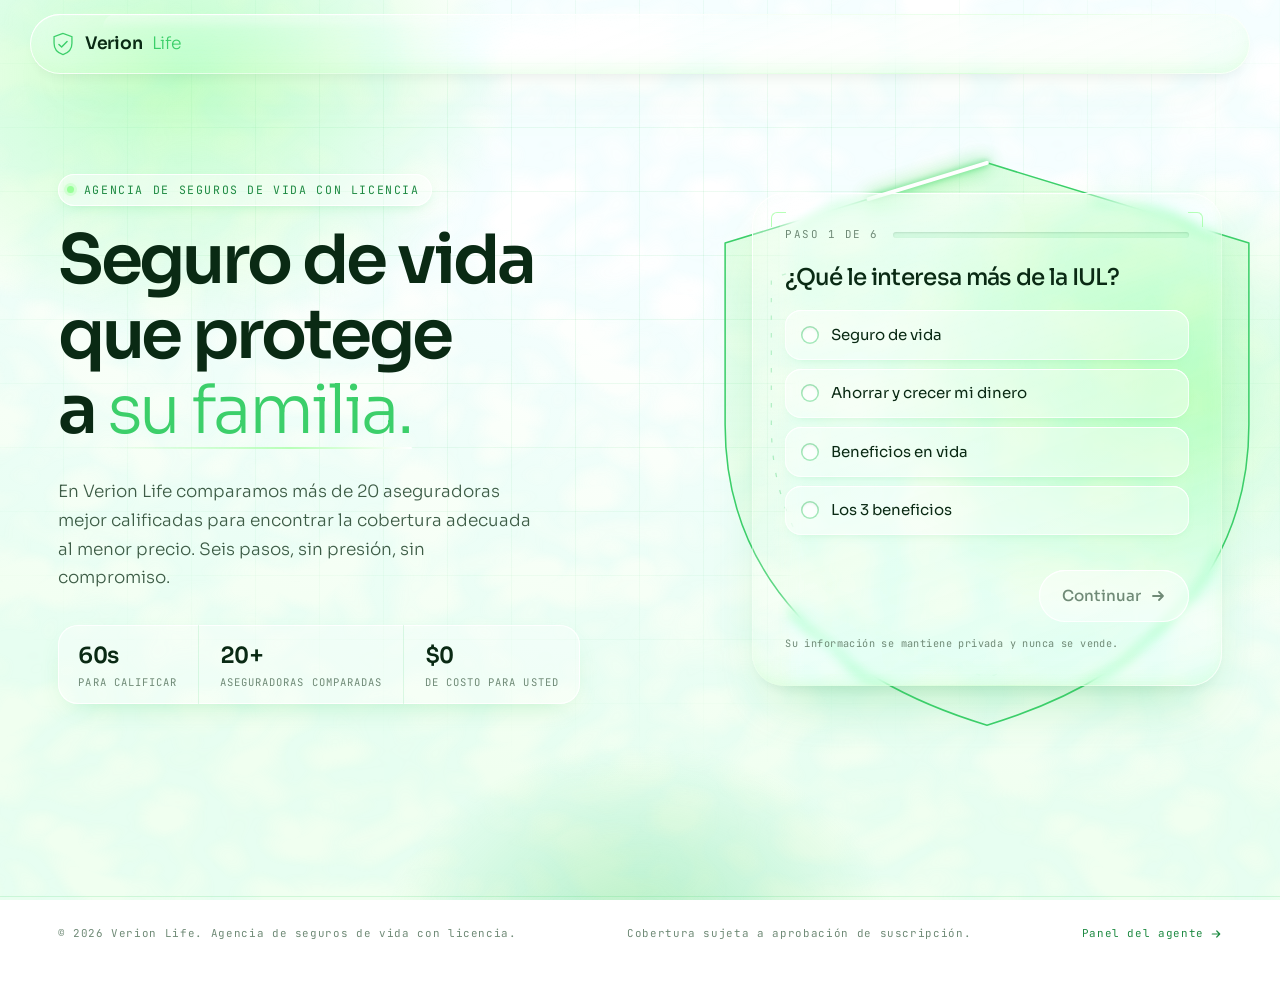
==== commit 52711167: "Form step 5: ask best time to call (morning/afternoon/evening) instead of a date A specific date get" ====
--- a/index.html
+++ b/index.html
@@ -114,19 +114,19 @@
           </div>
         </fieldset>
 
-        <!-- 5: live call scheduler (built + ticked every second by main.js) -->
-        <fieldset class="step when" data-step="5" data-noauto>
-          <legend class="sr">Elija un día y una hora para su llamada</legend>
-          <div class="when-head">
-            <h2>¿Cuándo le llamamos?</h2>
-            <span class="now" title="Hora actual"><i></i><b id="nowClock">--:--:--</b></span>
-          </div>
-          <div class="days" id="days" role="radiogroup" aria-label="Día"><span class="pill" aria-hidden="true"></span></div>
-          <div class="times" id="times" role="radiogroup" aria-label="Hora"></div>
-          <div class="eta" id="eta">
-            <span class="eta-k" id="etaK">Elija una hora</span>
-            <span class="roll" id="roll" aria-hidden="true"></span>
-            <span class="eta-when" id="etaWhen"></span>
+        <!-- 5: best time to call (a window, not a date: nobody forgets a window) -->
+        <fieldset class="step tod" data-step="5">
+          <h2>¿Cuál es el mejor momento para llamarle?</h2>
+          <div class="opts stagger">
+            <label class="opt"><input type="radio" name="call_window" value="morning"><span class="dot"></span>
+              <span class="tod-t">Mañana<small>9 am – 12 pm</small></span>
+              <svg class="tod-i rise" viewBox="0 0 32 32" aria-hidden="true"><defs><clipPath id="todHz"><rect x="-4" y="-6" width="40" height="30"/></clipPath></defs><path class="hz" d="M3 24h26"/><g clip-path="url(#todHz)"><g class="sun"><circle cx="16" cy="24" r="6"/><path class="rays" d="M16 13v-3M8.2 16.2 6.1 14.1M23.8 16.2l2.1-2.1"/></g></g></svg></label>
+            <label class="opt"><input type="radio" name="call_window" value="afternoon"><span class="dot"></span>
+              <span class="tod-t">Tarde<small>12 pm – 5 pm</small></span>
+              <svg class="tod-i noon" viewBox="0 0 32 32" aria-hidden="true"><circle cx="16" cy="16" r="5.5"/><path class="rays" d="M16 4.5v3M16 24.5v3M4.5 16h3M24.5 16h3M7.9 7.9l2.1 2.1M22 22l2.1 2.1M7.9 24.1 10 22M22 10l2.1-2.1"/></svg></label>
+            <label class="opt"><input type="radio" name="call_window" value="evening"><span class="dot"></span>
+              <span class="tod-t">Noche<small>5 pm – 8 pm</small></span>
+              <svg class="tod-i moon" viewBox="0 0 32 32" aria-hidden="true"><g class="m"><path transform="translate(2 4) scale(1.05)" vector-effect="non-scaling-stroke" d="M21 12.79A9 9 0 1 1 11.21 3 7 7 0 0 0 21 12.79z"/></g><path class="tw t1" d="M24 6.5v3M22.5 8h3"/><path class="tw t2" d="M27 13v2M26 14h2"/></svg></label>
           </div>
         </fieldset>
 
--- a/styles.css
+++ b/styles.css
@@ -266,67 +266,36 @@
 .modal-box iframe{width:100%;height:100%;border:0}
 .modal-x{position:absolute;top:12px;right:12px;width:38px;height:38px;border-radius:50%;border:0;background:rgba(255,255,255,.8);box-shadow:inset 0 0 0 1px rgba(60,207,106,.25),0 4px 12px -6px rgba(10,42,20,.4);font-size:1.4rem;line-height:1;cursor:pointer;color:var(--ink)}
 
-/* ---------- Live call scheduler (step 4) ---------- */
 .sr{position:absolute!important;width:1px;height:1px;overflow:hidden;clip:rect(0 0 0 0);white-space:nowrap}
-.when-head{display:flex;align-items:baseline;justify-content:space-between;gap:.8rem;margin-bottom:.85rem}
-.when-head h2{margin-bottom:0}
-.now{display:inline-flex;align-items:center;gap:.45rem;flex:none;font-family:var(--mono);font-size:.66rem;letter-spacing:.08em;color:var(--deeper);font-variant-numeric:tabular-nums}
-.now i{width:7px;height:7px;border-radius:50%;background:var(--cyan-2);box-shadow:0 0 0 0 rgba(152,255,152,.6);animation:beat 1s ease-out infinite}
-@keyframes beat{0%{box-shadow:0 0 0 0 rgba(152,255,152,.65)}80%,100%{box-shadow:0 0 0 7px rgba(152,255,152,0)}}
-.days{position:relative;display:grid;grid-template-columns:repeat(7,1fr);gap:.3rem;padding:.3rem;border-radius:18px;
-  background:rgba(255,255,255,.3);box-shadow:inset 0 1px 2px rgba(10,42,20,.08),inset 0 0 0 1px rgba(255,255,255,.7)}
-.days .pill{position:absolute;left:0;top:.3rem;bottom:.3rem;width:0;border-radius:13px;opacity:0;pointer-events:none;
-  background:linear-gradient(180deg,rgba(230,255,230,.95),rgba(205,255,205,.7));box-shadow:inset 0 1px 0 #fff,inset 0 0 0 1.5px var(--cyan),0 8px 18px -8px rgba(110,235,125,.75);
-  transition:transform .55s var(--spring),width .55s var(--spring),opacity .3s}
-.day{position:relative;z-index:1;display:flex;flex-direction:column;align-items:center;gap:.1rem;padding:.42rem 0;border-radius:13px;cursor:pointer;
-  transition:transform .35s var(--spring),opacity .3s,color .25s}
-.step.active .day{animation:fadeIn .45s var(--ease) backwards;animation-delay:calc(var(--i) * 35ms)}
-.day input,.slot input{position:absolute;opacity:0;pointer-events:none}
-.day .dw{font-family:var(--mono);font-size:.58rem;letter-spacing:.08em;text-transform:uppercase;color:var(--ink-3);transition:color .25s}
-.day .dn{font-size:1rem;font-weight:500;font-variant-numeric:tabular-nums;line-height:1.1}
-.day:hover{transform:translateY(-1px)}
-.day:active{transform:scale(.94)}
-.day:has(input:checked) .dw{color:var(--deeper)}
-.day:has(input:disabled){opacity:.35;cursor:not-allowed;transform:none}
-.day:has(input:focus-visible),.slot:has(input:focus-visible){outline:2px solid var(--deeper);outline-offset:1px}
-.times{position:relative;display:grid;grid-template-rows:repeat(2,auto);grid-auto-flow:column;grid-auto-columns:max-content;gap:.4rem;margin:.6rem -2px 0;padding:4px 2px 6px;overflow-x:auto;scroll-snap-type:x proximity;scrollbar-width:none;overscroll-behavior-x:contain;
-  -webkit-mask-image:linear-gradient(90deg,transparent,#000 14px,#000 calc(100% - 26px),transparent);mask-image:linear-gradient(90deg,transparent,#000 14px,#000 calc(100% - 26px),transparent)}
-.times::-webkit-scrollbar{display:none}
-.slot{position:relative;flex:none;scroll-snap-align:start;cursor:pointer;border-radius:12px;padding:.5rem .72rem;font-size:.86rem;font-variant-numeric:tabular-nums;white-space:nowrap;
-  background:rgba(255,255,255,.42);box-shadow:inset 0 1px 0 rgba(255,255,255,.95),inset 0 0 0 1px rgba(255,255,255,.7),0 4px 12px -8px rgba(60,207,106,.4);
-  transition:background .25s,box-shadow .25s,transform .35s var(--spring),opacity .5s,color .5s}
-.slot small{margin-left:.18rem;font-family:var(--mono);font-size:.6rem;color:var(--ink-3)}
-.slot:hover{background:rgba(255,255,255,.72);transform:translateY(-1px)}
-.slot:active{transform:scale(.95)}
-.slot:has(input:checked){background:linear-gradient(180deg,rgba(230,255,230,.95),rgba(205,255,205,.65));box-shadow:inset 0 1px 0 #fff,inset 0 0 0 1.5px var(--cyan),0 8px 18px -8px rgba(110,235,125,.75)}
-.slot:has(input:checked) small{color:var(--deeper)}
-/* a slot that expires while you watch fades and gets struck through */
-.slot span{position:relative}
-.slot span::after{content:"";position:absolute;left:-2px;right:-2px;top:52%;height:1.5px;background:currentColor;transform:scaleX(0);transform-origin:left;transition:transform .5s var(--ease)}
-.slot:has(input:disabled){opacity:.38;color:var(--ink-3);cursor:not-allowed;transform:none;box-shadow:inset 0 0 0 1px rgba(255,255,255,.55);background:rgba(255,255,255,.18)}
-.slot:has(input:disabled) span::after{transform:scaleX(1)}
-.eta{display:flex;align-items:center;flex-wrap:wrap;column-gap:.7rem;row-gap:.1rem;margin-top:auto;padding:.6rem .9rem;border-radius:16px;min-height:3.3rem;
-  background:rgba(255,255,255,.28);box-shadow:inset 0 0 0 1px rgba(255,255,255,.65);transition:background .4s,box-shadow .4s}
-.eta.set{background:linear-gradient(180deg,rgba(255,255,255,.55),rgba(230,255,230,.45));box-shadow:inset 0 1px 0 #fff,inset 0 0 0 1px rgba(152,255,152,.45),0 10px 24px -14px rgba(110,235,125,.8)}
-.eta-k{font-family:var(--mono);font-size:.62rem;letter-spacing:.12em;text-transform:uppercase;color:var(--ink-3);transition:color .3s}
-.eta.warn .eta-k{color:#c2412d}
-.eta.warn{animation:shake .4s}
-.roll{display:inline-flex;font-family:var(--mono);font-size:1.25rem;font-weight:500;line-height:1;letter-spacing:-.02em;color:var(--ink)}
-.roll .dg{position:relative;display:inline-grid;width:.62em;height:1.1em;overflow:hidden;
-  -webkit-mask-image:linear-gradient(transparent,#000 22%,#000 78%,transparent);mask-image:linear-gradient(transparent,#000 22%,#000 78%,transparent)}
-.roll .dg > span{grid-area:1/1;display:flex;align-items:center;justify-content:center}
-.roll .sep{display:inline-flex;align-items:center;color:var(--ink-3);padding:0 .04em}
-.eta-when{flex-basis:100%;font-size:.78rem;color:var(--ink-2)}
-@media (max-width:860px){
-  .now{font-size:.6rem}
-  .day{padding:.34rem 0}.day .dn{font-size:.92rem}
-  .eta{padding:.5rem .8rem;min-height:3rem}.roll{font-size:1.1rem}
-}
-@media (max-height:700px) and (max-width:860px){
-  .when-head{margin-bottom:.55rem}
-  .times{margin-top:.4rem}.slot{padding:.4rem .6rem}
-  .eta{min-height:2.7rem;padding:.4rem .75rem}
-}
+
+/* ---------- Best time to call (step 5) ----------
+   Each option carries a tiny sky. Resting, it sits muted; picking it plays that
+   time of day once: the sun clears the horizon, the noon rays turn, the moon swings in. */
+.tod .opt{padding-right:3.4rem}
+.tod-t{display:flex;flex-direction:column;line-height:1.2}
+.tod-t small{font-family:var(--mono);font-size:.62rem;letter-spacing:.06em;color:var(--ink-3);margin-top:.15rem;transition:color .3s}
+.tod .opt:has(input:checked) .tod-t small{color:var(--deeper)}
+.tod-i{position:absolute;right:1rem;top:50%;width:28px;height:28px;margin-top:-14px;overflow:visible;fill:none;stroke:var(--ink-3);stroke-width:1.7;stroke-linecap:round;stroke-linejoin:round;
+  transition:stroke .3s,transform .5s var(--spring)}
+.tod .opt:hover .tod-i{transform:translateY(-1px) rotate(-4deg)}
+.tod .opt:has(input:checked) .tod-i{stroke:var(--deeper)}
+.tod .opt:has(input:checked) .tod-i circle,.tod .opt:has(input:checked) .moon .m path{fill:rgba(152,255,152,.55)}
+.tod-i circle,.moon .m path{transition:fill .4s}
+/* morning: sun rises out from behind the horizon line */
+.rise .sun{transform:translateY(-1px);transition:transform .7s var(--spring)}
+.rise .rays{opacity:0;transition:opacity .3s}
+.tod .opt:has(input:checked) .rise .sun{transform:translateY(-6px)}
+.tod .opt:has(input:checked) .rise .rays{opacity:1;transition-delay:.25s}
+/* afternoon: rays make a quarter turn and settle */
+.noon .rays{transform-origin:16px 16px;transition:transform .9s var(--ease)}
+.tod .opt:has(input:checked) .noon .rays{transform:rotate(90deg)}
+/* evening: moon swings in, stars blink on */
+.moon .m{transform-origin:16px 16px;transition:transform .7s var(--spring)}
+.moon .tw{opacity:0;transform-box:fill-box;transform-origin:center;transform:scale(.3);transition:opacity .3s,transform .45s var(--spring)}
+.tod .opt:has(input:checked) .moon .m{transform:rotate(-18deg)}
+.tod .opt:has(input:checked) .moon .t1{opacity:1;transform:none;transition-delay:.2s}
+.tod .opt:has(input:checked) .moon .t2{opacity:1;transform:none;transition-delay:.32s}
+@media (prefers-reduced-motion:reduce){.tod-i *,.tod-i{transition:none!important}}
 
 /* ---------- Responsive ---------- */
 @media (max-width:1100px){.shield{display:none}}
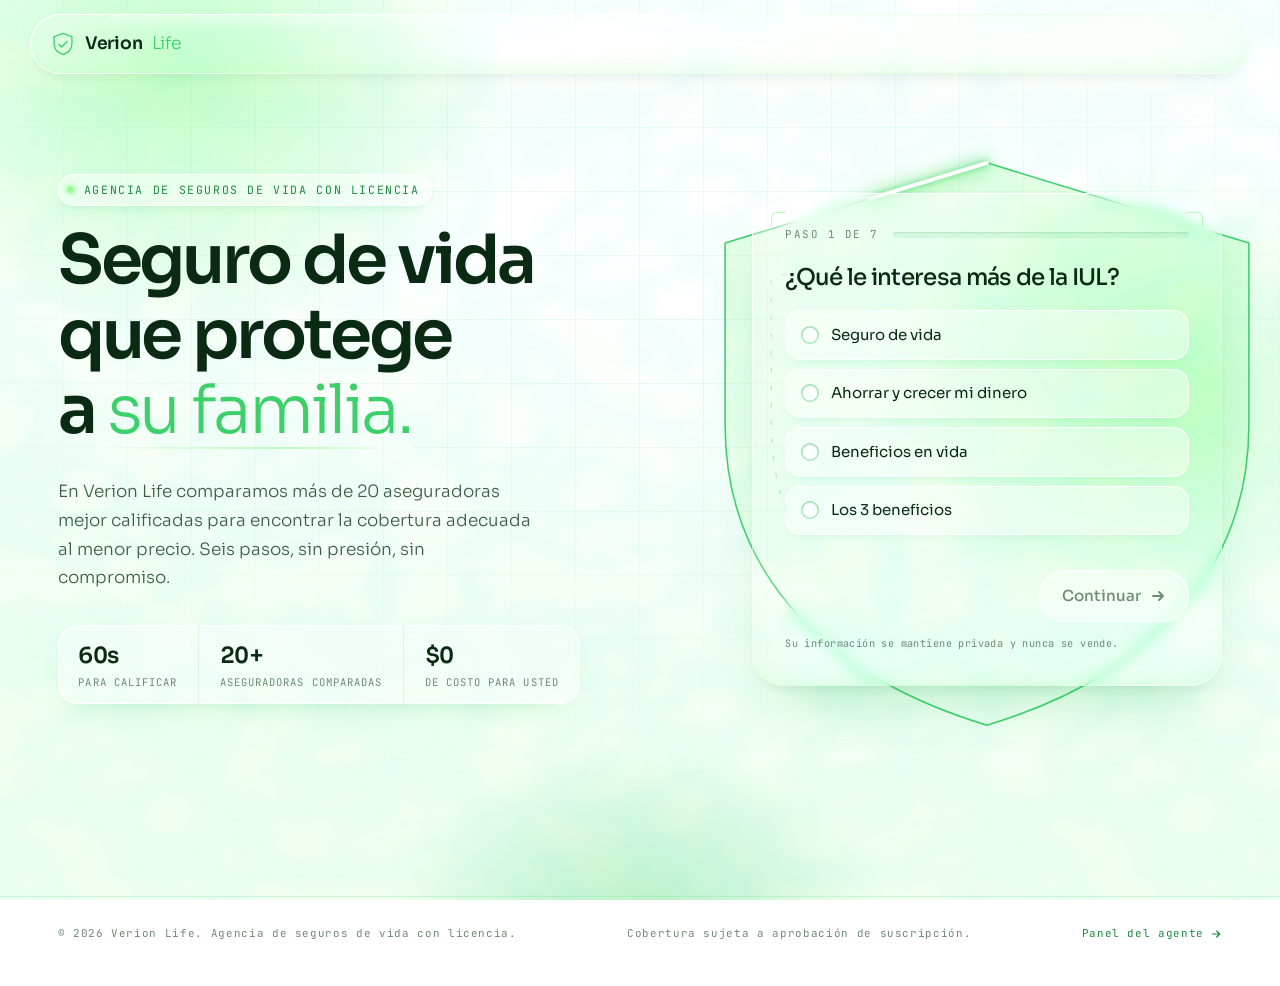
==== commit 53dfcb8c: "Form: new step 6 asks which state they live in Type-to-filter list of the 50 states plus DC and Puer" ====
--- a/index.html
+++ b/index.html
@@ -67,7 +67,7 @@
     </svg>
     <form class="card lg" id="quote" novalidate>
       <input type="text" name="company" tabindex="-1" autocomplete="off" aria-hidden="true" class="hp">
-      <div class="progress"><span id="count">Paso 1 de 6</span><div class="bar"><i id="bar"></i></div></div>
+      <div class="progress"><span id="count">Paso 1 de 7</span><div class="bar"><i id="bar"></i></div></div>
 
       <div class="steps">
         <!-- 1 -->
@@ -130,8 +130,19 @@
           </div>
         </fieldset>
 
-        <!-- 6 -->
-        <fieldset class="step" data-step="6">
+        <!-- 6: state (type to filter; list built by main.js) -->
+        <fieldset class="step state" data-step="6">
+          <h2>¿En qué estado vive?</h2>
+          <div class="st-search">
+            <svg width="16" height="16" viewBox="0 0 16 16" fill="none" aria-hidden="true"><circle cx="7" cy="7" r="4.6" stroke="currentColor" stroke-width="1.6"/><path d="m10.5 10.5 3 3" stroke="currentColor" stroke-width="1.6" stroke-linecap="round"/></svg>
+            <input type="text" id="stQ" placeholder="Escriba su estado…" autocomplete="off" aria-label="Buscar estado" aria-controls="stList">
+          </div>
+          <div class="st-list" id="stList" role="radiogroup" aria-label="Estado"></div>
+          <p class="st-none" id="stNone" hidden>No encontramos ese estado</p>
+        </fieldset>
+
+        <!-- 7 -->
+        <fieldset class="step" data-step="7">
           <h2>¿A dónde le enviamos su cotización?</h2>
           <div class="opts stagger">
             <div class="field"><label for="name">Nombre completo</label><input id="name" name="name" autocomplete="name" placeholder="Jane Smith" required></div>
@@ -141,7 +152,7 @@
         </fieldset>
 
         <!-- done -->
-        <div class="step done" data-step="7">
+        <div class="step done" data-step="8">
           <svg class="check" viewBox="0 0 72 72"><circle cx="36" cy="36" r="34"/><path d="M23 37l9 9 17-19"/></svg>
           <h2>¡Todo listo!</h2>
           <p>Revisaremos sus respuestas y nos comunicaremos con usted dentro de un día hábil con sus mejores opciones.</p>
--- a/styles.css
+++ b/styles.css
@@ -268,6 +268,30 @@
 
 .sr{position:absolute!important;width:1px;height:1px;overflow:hidden;clip:rect(0 0 0 0);white-space:nowrap}
 
+/* ---------- State picker (step 6) ---------- */
+.st-search{position:relative;display:flex;align-items:center;color:var(--ink-3)}
+.st-search svg{position:absolute;left:.85rem;pointer-events:none;transition:color .25s}
+.st-search:focus-within svg{color:var(--deeper)}
+.st-search input{width:100%;font:inherit;font-size:.95rem;color:var(--ink);border:0;border-radius:14px;padding:.68rem .95rem .68rem 2.3rem;outline:none;
+  background:rgba(255,255,255,.55);box-shadow:inset 0 1px 2px rgba(10,42,20,.06),inset 0 0 0 1px rgba(255,255,255,.8);transition:background .25s,box-shadow .25s}
+.st-search input::placeholder{color:#93b39b}
+.st-search input:focus{background:rgba(255,255,255,.85);box-shadow:inset 0 1px 2px rgba(10,42,20,.06),inset 0 0 0 1.5px var(--cyan),0 0 0 4px rgba(152,255,152,.18)}
+.st-list{display:grid;grid-template-columns:1fr 1fr;align-content:start;gap:.35rem;margin:.55rem -4px 0;padding:2px 4px 10px;overflow-y:auto;flex:1;min-height:0;overscroll-behavior:contain;scrollbar-width:thin;
+  -webkit-mask-image:linear-gradient(#000 calc(100% - 22px),transparent);mask-image:linear-gradient(#000 calc(100% - 22px),transparent)}
+.st{position:relative;display:flex;align-items:center;justify-content:space-between;gap:.4rem;padding:.5rem .75rem;border-radius:12px;cursor:pointer;font-size:.88rem;
+  background:rgba(255,255,255,.42);box-shadow:inset 0 1px 0 rgba(255,255,255,.95),inset 0 0 0 1px rgba(255,255,255,.7);transition:background .25s,box-shadow .25s,transform .35s var(--spring)}
+.st[hidden]{display:none}
+.st input{position:absolute;opacity:0;pointer-events:none}
+.st span{white-space:nowrap;overflow:hidden;text-overflow:ellipsis}
+.st small{font-family:var(--mono);font-size:.6rem;letter-spacing:.06em;color:var(--ink-3);transition:color .25s}
+.st:hover{background:rgba(255,255,255,.75);transform:translateY(-1px)}
+.st:active{transform:scale(.96)}
+.st:has(input:checked){background:linear-gradient(180deg,rgba(230,255,230,.95),rgba(205,255,205,.65));box-shadow:inset 0 1px 0 #fff,inset 0 0 0 1.5px var(--cyan),0 8px 18px -8px rgba(110,235,125,.75)}
+.st:has(input:checked) small{color:var(--deeper)}
+.st:has(input:focus-visible){outline:2px solid var(--deeper);outline-offset:1px}
+.st-none{margin-top:.8rem;font-size:.85rem;color:var(--ink-3)}
+.step.state h2{margin-bottom:.8rem}
+
 /* ---------- Best time to call (step 5) ----------
    Each option carries a tiny sky. Resting, it sits muted; picking it plays that
    time of day once: the sun clears the horizon, the noon rays turn, the moon swings in. */
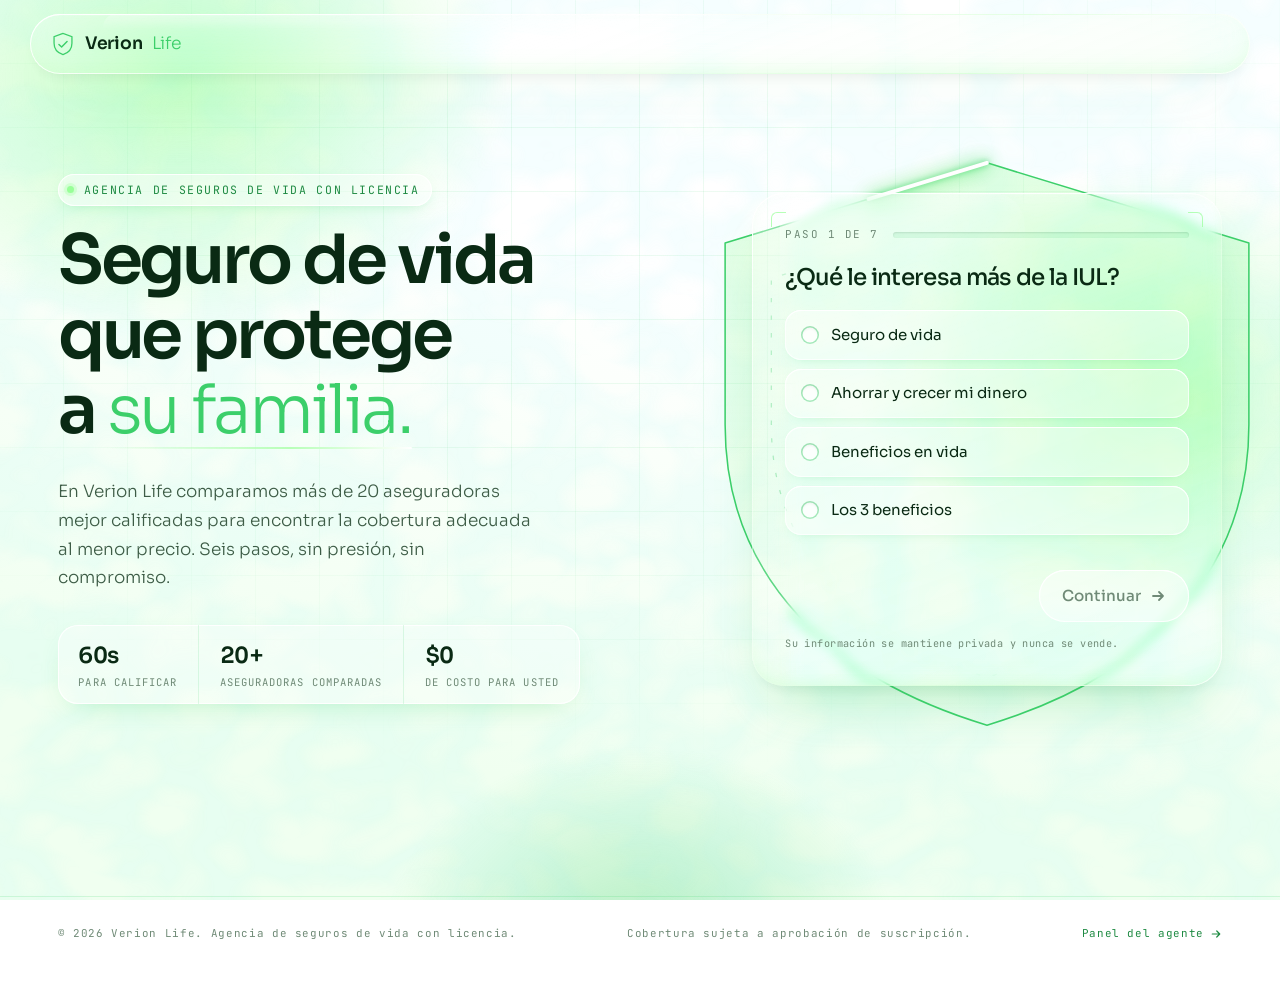
==== commit 4bd1e54c: "Form step 6: state picker is now a dropdown Native select (the phone's own picker wheel) styled to m" ====
--- a/index.html
+++ b/index.html
@@ -130,15 +130,15 @@
           </div>
         </fieldset>
 
-        <!-- 6: state (type to filter; list built by main.js) -->
+        <!-- 6: state dropdown (options filled by main.js) -->
         <fieldset class="step state" data-step="6">
           <h2>¿En qué estado vive?</h2>
-          <div class="st-search">
-            <svg width="16" height="16" viewBox="0 0 16 16" fill="none" aria-hidden="true"><circle cx="7" cy="7" r="4.6" stroke="currentColor" stroke-width="1.6"/><path d="m10.5 10.5 3 3" stroke="currentColor" stroke-width="1.6" stroke-linecap="round"/></svg>
-            <input type="text" id="stQ" placeholder="Escriba su estado…" autocomplete="off" aria-label="Buscar estado" aria-controls="stList">
+          <div class="sel">
+            <select id="state" name="state" aria-label="Estado" autocomplete="address-level1">
+              <option value="" disabled selected>Seleccione su estado</option>
+            </select>
+            <svg class="chev" width="16" height="16" viewBox="0 0 16 16" fill="none" aria-hidden="true"><path d="m4 6 4 4 4-4" stroke="currentColor" stroke-width="1.8" stroke-linecap="round" stroke-linejoin="round"/></svg>
           </div>
-          <div class="st-list" id="stList" role="radiogroup" aria-label="Estado"></div>
-          <p class="st-none" id="stNone" hidden>No encontramos ese estado</p>
         </fieldset>
 
         <!-- 7 -->
--- a/styles.css
+++ b/styles.css
@@ -268,29 +268,22 @@
 
 .sr{position:absolute!important;width:1px;height:1px;overflow:hidden;clip:rect(0 0 0 0);white-space:nowrap}
 
-/* ---------- State picker (step 6) ---------- */
-.st-search{position:relative;display:flex;align-items:center;color:var(--ink-3)}
-.st-search svg{position:absolute;left:.85rem;pointer-events:none;transition:color .25s}
-.st-search:focus-within svg{color:var(--deeper)}
-.st-search input{width:100%;font:inherit;font-size:.95rem;color:var(--ink);border:0;border-radius:14px;padding:.68rem .95rem .68rem 2.3rem;outline:none;
-  background:rgba(255,255,255,.55);box-shadow:inset 0 1px 2px rgba(10,42,20,.06),inset 0 0 0 1px rgba(255,255,255,.8);transition:background .25s,box-shadow .25s}
-.st-search input::placeholder{color:#93b39b}
-.st-search input:focus{background:rgba(255,255,255,.85);box-shadow:inset 0 1px 2px rgba(10,42,20,.06),inset 0 0 0 1.5px var(--cyan),0 0 0 4px rgba(152,255,152,.18)}
-.st-list{display:grid;grid-template-columns:1fr 1fr;align-content:start;gap:.35rem;margin:.55rem -4px 0;padding:2px 4px 10px;overflow-y:auto;flex:1;min-height:0;overscroll-behavior:contain;scrollbar-width:thin;
-  -webkit-mask-image:linear-gradient(#000 calc(100% - 22px),transparent);mask-image:linear-gradient(#000 calc(100% - 22px),transparent)}
-.st{position:relative;display:flex;align-items:center;justify-content:space-between;gap:.4rem;padding:.5rem .75rem;border-radius:12px;cursor:pointer;font-size:.88rem;
-  background:rgba(255,255,255,.42);box-shadow:inset 0 1px 0 rgba(255,255,255,.95),inset 0 0 0 1px rgba(255,255,255,.7);transition:background .25s,box-shadow .25s,transform .35s var(--spring)}
-.st[hidden]{display:none}
-.st input{position:absolute;opacity:0;pointer-events:none}
-.st span{white-space:nowrap;overflow:hidden;text-overflow:ellipsis}
-.st small{font-family:var(--mono);font-size:.6rem;letter-spacing:.06em;color:var(--ink-3);transition:color .25s}
-.st:hover{background:rgba(255,255,255,.75);transform:translateY(-1px)}
-.st:active{transform:scale(.96)}
-.st:has(input:checked){background:linear-gradient(180deg,rgba(230,255,230,.95),rgba(205,255,205,.65));box-shadow:inset 0 1px 0 #fff,inset 0 0 0 1.5px var(--cyan),0 8px 18px -8px rgba(110,235,125,.75)}
-.st:has(input:checked) small{color:var(--deeper)}
-.st:has(input:focus-visible){outline:2px solid var(--deeper);outline-offset:1px}
-.st-none{margin-top:.8rem;font-size:.85rem;color:var(--ink-3)}
-.step.state h2{margin-bottom:.8rem}
+/* ---------- State dropdown (step 6) ---------- */
+.sel{position:relative;color:var(--ink-3)}
+.sel select{appearance:none;-webkit-appearance:none;width:100%;font:inherit;font-size:1rem;color:var(--ink);border:0;border-radius:16px;padding:.95rem 2.8rem .95rem 1.05rem;cursor:pointer;outline:none;
+  background:rgba(255,255,255,.55);box-shadow:inset 0 1px 0 #fff,inset 0 0 0 1px rgba(255,255,255,.8),0 6px 16px -10px rgba(60,207,106,.45);
+  transition:background .25s,box-shadow .3s,transform .35s var(--spring)}
+.sel select:invalid,.sel select:has(option[value=""]:checked){color:#93b39b}
+.sel select option{color:var(--ink)}
+.sel select:hover{background:rgba(255,255,255,.75);transform:translateY(-1px)}
+.sel select:focus-visible{background:rgba(255,255,255,.85);box-shadow:inset 0 1px 0 #fff,inset 0 0 0 1.5px var(--cyan),0 0 0 4px rgba(152,255,152,.18)}
+.sel .chev{position:absolute;right:1rem;top:50%;margin-top:-8px;pointer-events:none;transition:transform .45s var(--spring),color .25s}
+.sel:focus-within .chev{transform:translateY(2px);color:var(--deeper)}
+/* once chosen: the field fills mint and gives one soft spring pop, the chevron settles */
+.sel.picked select{background:linear-gradient(180deg,rgba(230,255,230,.95),rgba(205,255,205,.65));box-shadow:inset 0 1px 0 #fff,inset 0 0 0 1.5px var(--cyan),0 10px 24px -10px rgba(110,235,125,.7);animation:selPop .5s var(--spring)}
+.sel.picked .chev{color:var(--deeper)}
+@keyframes selPop{40%{transform:scale(1.015)}}
+@media (prefers-reduced-motion:reduce){.sel.picked select{animation:none}}
 
 /* ---------- Best time to call (step 5) ----------
    Each option carries a tiny sky. Resting, it sits muted; picking it plays that
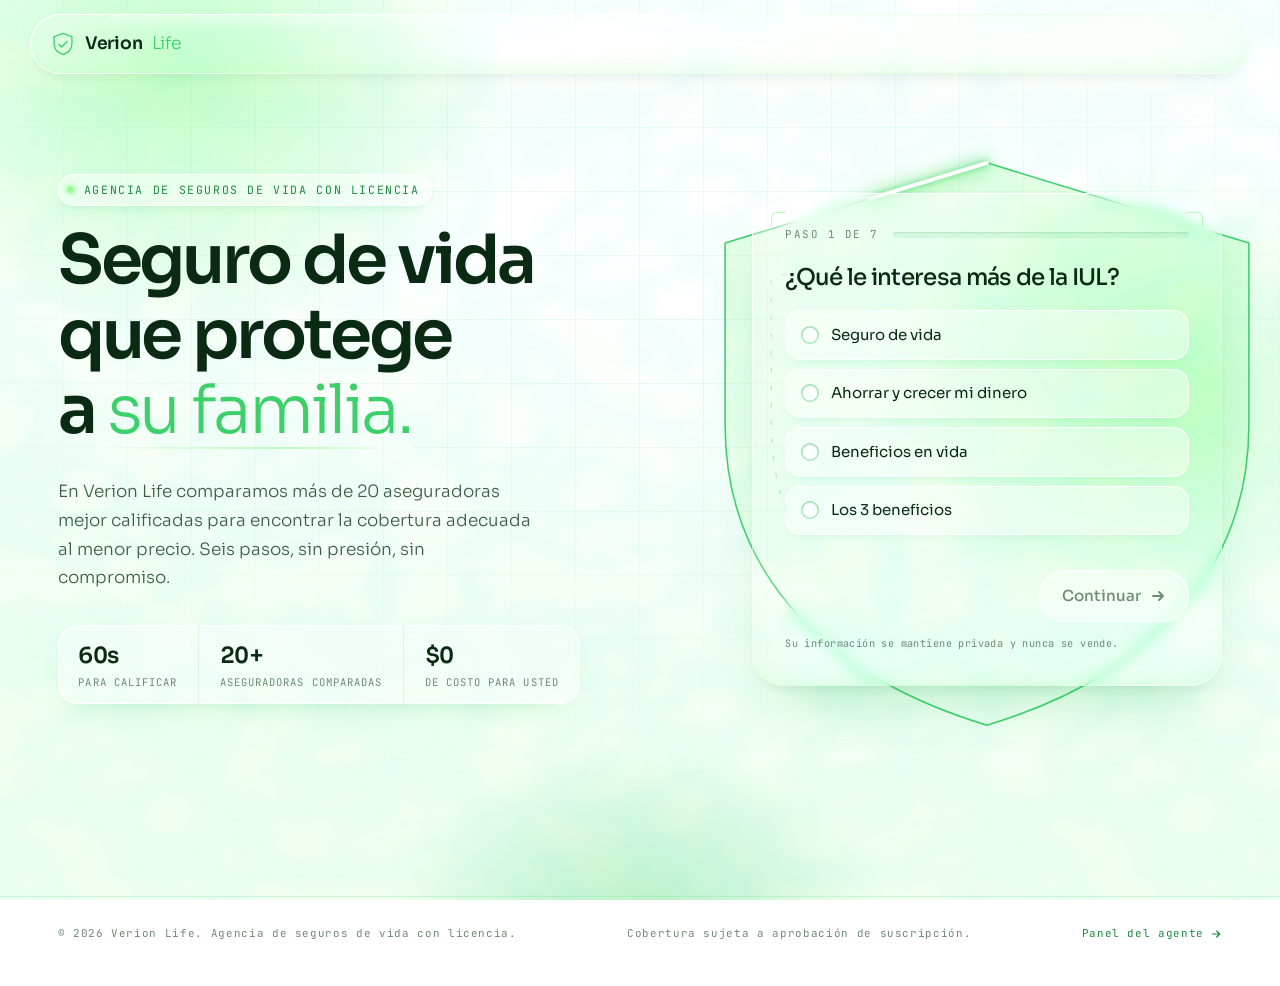
==== commit b0b2f7c7: "Reword final quiz step headline Co-Authored-By: Claude Opus 5.5 <noreply@anthropic.com> Claude-Sessi" ====
--- a/index.html
+++ b/index.html
@@ -143,7 +143,7 @@
 
         <!-- 7 -->
         <fieldset class="step" data-step="7">
-          <h2>¿A dónde le enviamos su cotización?</h2>
+          <h2>Hagamos realidad su tranquilidad.</h2>
           <div class="opts stagger">
             <div class="field"><label for="name">Nombre completo</label><input id="name" name="name" autocomplete="name" placeholder="Jane Smith" required></div>
             <div class="field"><label for="phone">Teléfono</label><input id="phone" name="phone" type="tel" autocomplete="tel" placeholder="(555) 123-4567" required></div>
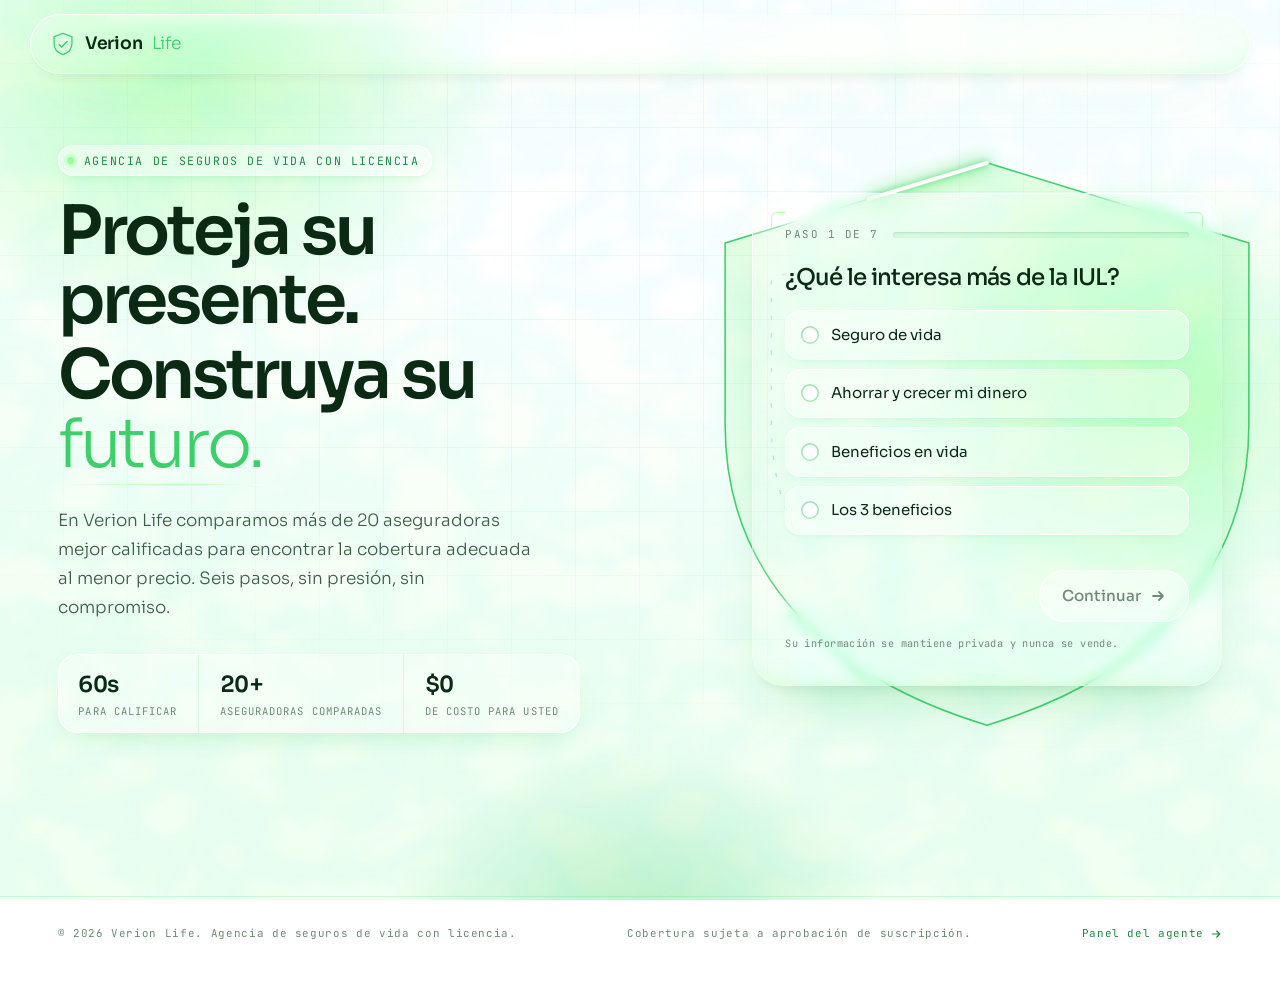
==== commit dc1eb090: "Hero headline: Proteja su presente. Construya su futuro. Replaces the rotating-word headline; remove" ====
--- a/index.html
+++ b/index.html
@@ -41,10 +41,9 @@
     <div>
       <p class="eyebrow fade" style="animation-delay:.1s">Agencia de seguros de vida con licencia</p>
       <h1>
-        <span class="sr">Seguro de vida que protege a su familia.</span>
-        <span class="line" aria-hidden="true"><span>Seguro de vida</span></span>
-        <span class="line" aria-hidden="true"><span>que protege</span></span>
-        <span class="line" aria-hidden="true"><span>a <em class="rot"><span class="rot-w is-on">su familia.</span><span class="rot-w">sus hijos.</span><span class="rot-w">su hogar.</span><span class="rot-w">su futuro.</span><span class="rot-w">su legado.</span></em></span></span>
+        <span class="sr">Proteja su presente. Construya su futuro.</span>
+        <span class="line" aria-hidden="true"><span>Proteja su presente.</span></span>
+        <span class="line" aria-hidden="true"><span>Construya su <em>futuro.</em></span></span>
       </h1>
       <p class="lede fade" style="animation-delay:.5s">En Verion Life comparamos más de 20 aseguradoras mejor calificadas para encontrar la cobertura adecuada al menor precio. Seis pasos, sin presión, sin compromiso.</p>
       <div class="trust fade" style="animation-delay:.7s">
--- a/styles.css
+++ b/styles.css
@@ -219,10 +219,6 @@
 .hero-side .card.lg{position:relative}
 
 /* ---------- Rotating headline word ---------- */
-.rot{display:inline-block;position:relative;vertical-align:top;height:1.1em;overflow:hidden;white-space:nowrap;transition:width .65s var(--ease)}
-.rot-w{position:absolute;left:0;top:0;line-height:1.02;transform:translateY(105%);opacity:0;filter:blur(6px);transition:transform .7s var(--ease),opacity .45s var(--ease),filter .55s var(--ease)}
-.rot-w.is-on{transform:none;opacity:1;filter:none}
-.rot-w.is-off{transform:translateY(-105%);opacity:0;filter:blur(6px)}
 
 /* ---------- Brand shield: draws on, then a light travels the rim ---------- */
 .shield{position:absolute;z-index:0;left:50%;top:51%;width:118%;aspect-ratio:360/385;translate:-50% -50%;overflow:visible;pointer-events:none}
